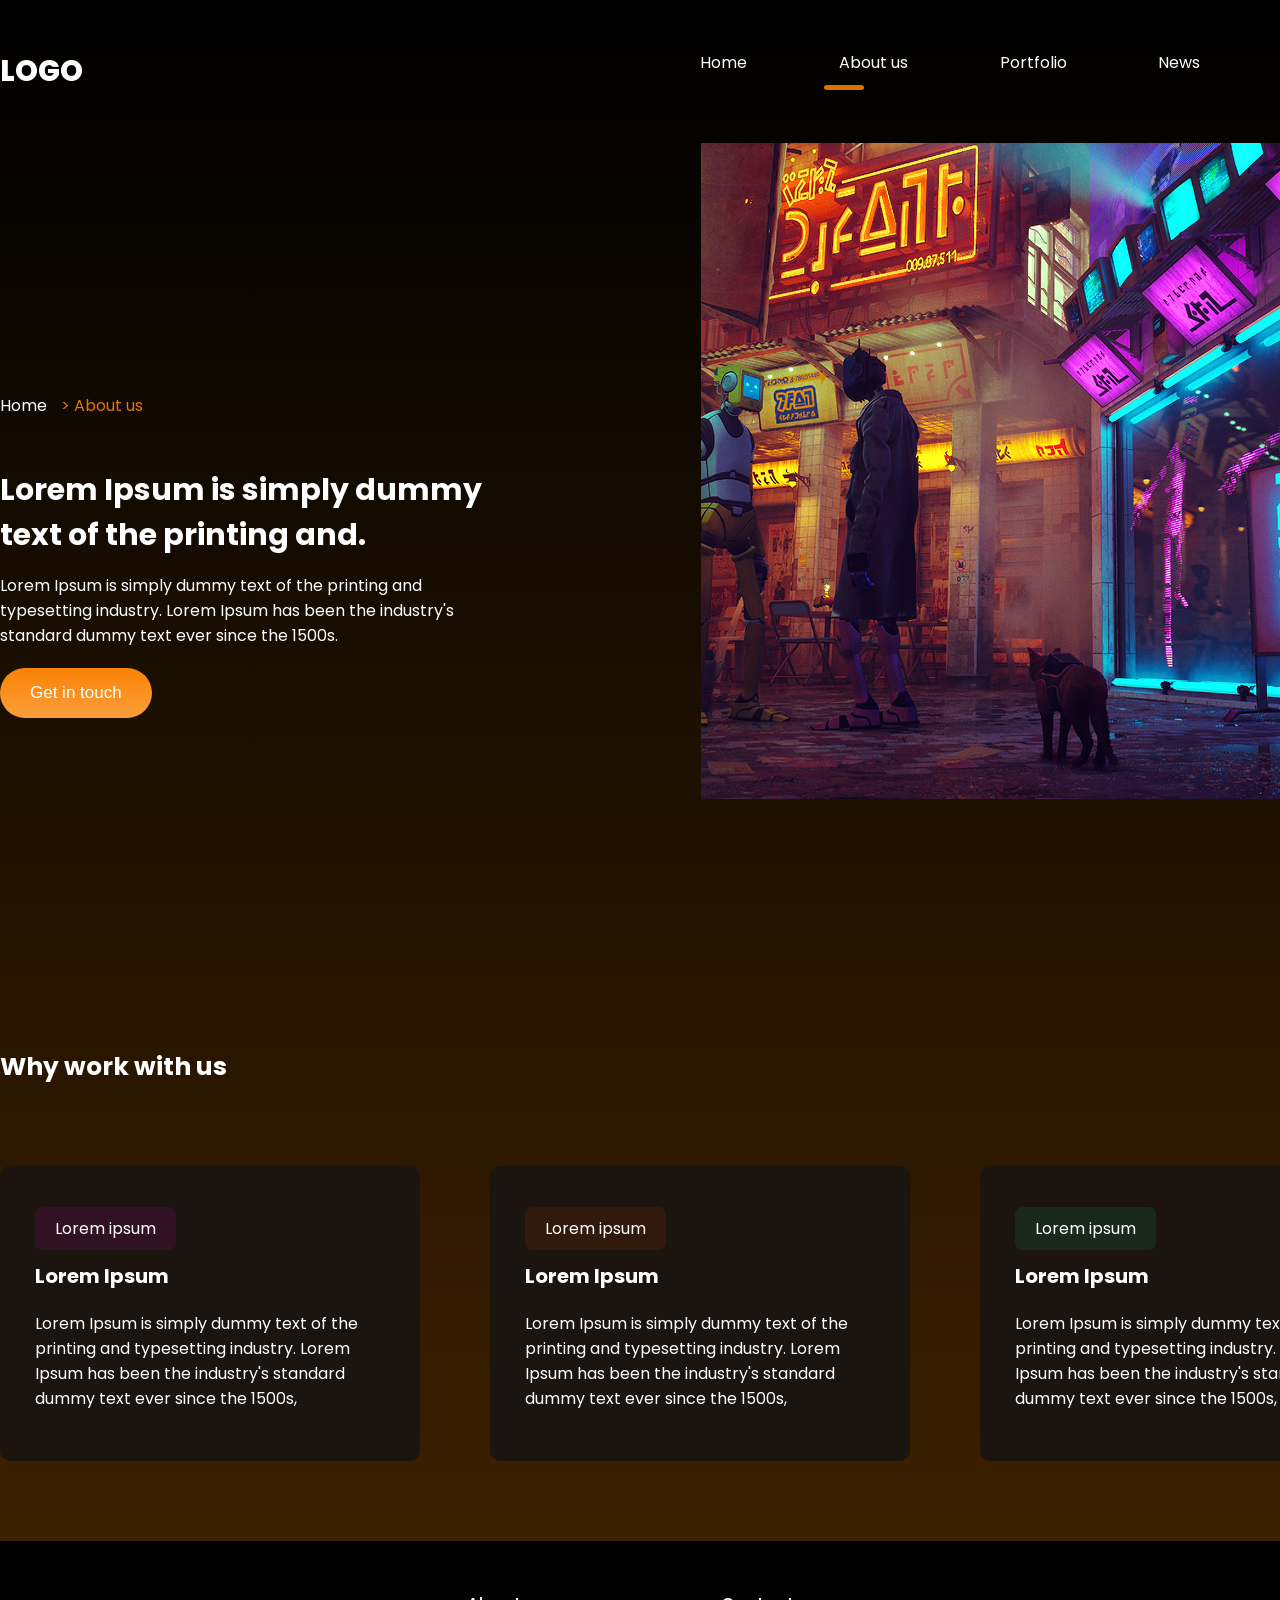
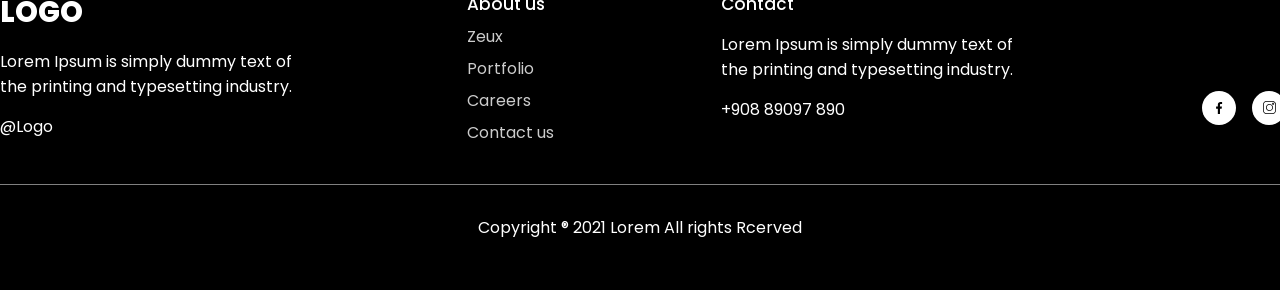
==== about.html @ f14ccd85 "Initial commit: static gaming website" ====
<!DOCTYPE html>
<html lang="en">
<head>
    <meta charset="UTF-8">
    <meta name="viewport" content="width=device-width, initial-scale=1.0">
    <title>Gaming Website</title>
    <link rel="stylesheet" href="css/main.css">
    <link rel="icon" type="image" href="img/favicon.png">
</head>
<body>
    <div class="wrapper">
        <header class="container">
        <span class="logo">Logo</span>
        <nav>
            <ul>
                <li><a href="index.html">Home</a></li>
                <li class="active"><a href="about.html">About us</a></li>
                <li><a href="#">Portfolio</a></li>
                <li><a href="#">News</a></li>
                <li class="btn"><a href="contacts.html">Contacts</a></li>
            </ul>
        </nav>
        </header>

        <div class="hero-about container">
        <div class="info">
            <p>Home   <span><span class="arrow">></span> About us</span></p>
            <h1>Lorem Ipsum is simply dummy text of the printing and.</h1>
            <p>Lorem Ipsum is simply dummy text of the printing and typesetting industry. 
                Lorem Ipsum has been the industry's standard dummy text ever since the 1500s.</p>
            <button class="btn">Get in touch<img src="img/arrow-6.png" alt="Arrow"></button>
        </div>
        <img src="img/about-info.png" alt="Picture">
    </div>

    <div class="container work">
        <h2>Why work with us</h2>
        <div class="blocks">
            <div class="block">
                <span class="badge purple">Lorem ipsum</span>
                <h3>Lorem Ipsum</h3>
                <p>Lorem Ipsum is simply dummy text of the printing and typesetting industry.
                    Lorem Ipsum has been the industry's standard dummy text ever since the 1500s,</p>
            </div>
            <div class="block">
                <span class="badge brown">Lorem ipsum</span>
                <h3>Lorem Ipsum</h3>
                <p>Lorem Ipsum is simply dummy text of the printing and typesetting industry.
                    Lorem Ipsum has been the industry's standard dummy text ever since the 1500s,</p>
            </div>
            <div class="block">
                <span class="badge green">Lorem ipsum</span>
                <h3>Lorem Ipsum</h3>
                <p>Lorem Ipsum is simply dummy text of the printing and typesetting industry.
                    Lorem Ipsum has been the industry's standard dummy text ever since the 1500s,</p>
            </div>
        </div>
    </div>

    <footer>
        <div class="blocks container">
            <div>
                <span class="logo">Logo</span>
                <p>Lorem Ipsum is simply dummy text of the printing and typesetting industry. </p>
                <p>@Logo</p>
            </div>
            <div>
                <h4>About us</h4>
                <ul>
                    <li>Zeux</li>
                    <li>Portfolio</li>
                    <li>Careers</li>
                    <li>Contact us</li>
                </ul>
            </div>
            <div>
                <h4>Contact</h4>
                <p>Lorem Ipsum is simply dummy text of the printing and typesetting industry. </p>
                <p>+908 89097 890</p>
            </div>
            <div>
                <img src="img/icons.svg" alt="Icons">
            </div>
        </div>
        <hr>
        <p>Copyright ® 2021 Lorem All rights Rcerved</p>
    </footer>
</body>
</html>
---- css/main.css ----
@import url('https://fonts.googleapis.com/css2?family=Poppins:ital,wght@0,400;0,500;0,700;0,800;1,800&display=swap');

* {
    margin: 0;
    padding: 0;
}

/* Main Page */

body {
    font-family: "Poppins", sans-serif;
    font-weight: 400;
    color: white;
    font-size: 16px;
    background: black;
}

a {
    text-decoration: none;
}

img {
    max-width: 100%;
}

.wrapper {
    background: linear-gradient(180deg,rgba(0, 0, 0, 1) 0%, rgba(74, 40, 0, 1) 100%);
    width: 100%;
    overflow-x: hidden;
}

.container {
    width: 1400px;
    margin: 0 auto;
}

header {
    padding: 50px 0;
}

header .logo, footer .blocks .logo {   
    text-transform: uppercase;
    font-size: 29px;
    font-weight: 800;
}   

header nav {
    float: right;
    width: 50%;
}

header nav ul {
    list-style: none;
    display: flex;
    justify-content: space-between;
    z-index: 2;
    position: relative;
}

header nav ul li {
    display: inline-block;
}

header nav ul li a {
    color: white;
}

header nav ul li.active::after {
    content: '';
    display: block;
    width: 40px;
    height: 5px;
    background: #DC7000;
    border-radius: 10px;
    position: relative;
    top: 10px;
    left: -15px;
}

header nav ul li:not(.active):not(.btn) a:hover {
    border-bottom: 5px solid #DC7000;
}

header nav ul li.btn a, .email .block button {
    background: #FA9021;
    padding: 9px 17px;
    border-radius: 5px;
    transition: all 500ms ease;
}

header nav ul li.btn a:hover, .email .block button:hover {
    background: #502a01;
}

.hero {
    padding-bottom: 100px;
    position: relative;
    z-index: 1;
}

.hero--info {
    width: 530px;
    padding-top: 70px;
}

.hero--info h2 {
    color: #E87D0E;
    font-size: 20px;
    font-weight: 600;
}

.hero--info h1 {
    font-size: 50px;
    font-weight: 600;
}

.hero--info p {
    font-weight: 500;
    line-height: 170%;
    margin: 30px 0;
}

.hero--info .btn, .hero-about .info .btn {
    background: linear-gradient(180deg,rgba(250, 131, 5, 1) 0%, rgba(251, 158, 60, 1) 100%);
    color: white;
    border-radius: 50px;
    padding: 15px 30px;
    border: 0;
    transition: all 500ms ease;
    font-size: 17px;
}

.hero--info .btn:hover, .hero-about .info .btn:hover {
    cursor: pointer;
    transform: scale(1.1);
}

.hero img {
    position: absolute;
    top: -150px;
    right: 0px;
}

/* Game Section */

.trending {
    padding-top: 50px;
}

.trending h3 {
    font-weight: 600;
    font-size: 31px;
}


.trending .see--all, .projects .see--all {
    color: white;
    background: #000000;
    border-radius: 5px; 
    padding: 12px 30px;
    float: right;
    display: block;
    transition: all 500ms ease;
}

.trending .see--all:hover, .projects .see--all:hover {
    transform: scale(1.1)
}

.trending .games {
    display: flex;
    justify-content: space-between;
    width: 100%;
    padding: 50px 0;
}

.trending .games span {
    display: block;
    text-align: center;
    margin-top: 20px;
}

.trending .games span img {
    position: relative;
    top: 5px;
    margin-right: 7px;
}

.big--text {
    padding: 50px 0;
    font-size: 35px;
    font-weight: 600;
    text-align: center;
    width: 800px;
}

.banner {
    padding: 80px 0;
}

.banner h3 {
    font-size: 30px;
    font-weight: 600;
    margin-bottom: 30px;
}

.banner p {
    line-height: 170%;
    margin-bottom: 30px;
    width: 550px;
}

.banner img {
    width: 100%;
    margin-bottom: 30px;
}

.features {
    background: url(../img/features-background.png) no-repeat center center fixed;
    background-size: cover ;
    padding: 80px 0;
}

.features h3, .features p {
    margin-bottom: 20px;
    text-align: center;
    max-width: 800px;
    margin-left: auto;
    margin-right: auto;

}

.features h3 {
    font-size: 30px;
}

.features .info {
    display: flex;
    justify-content: center;
    flex-wrap: wrap;
}

.features .info .block {
    text-align: center;
    width: 20%;
    margin: 30px 2%;
}

.features .info .block img {
    margin-bottom: 15px;
}

.projects {
    padding: 100px;
}

.projects h3 {
    font-size: 30px;
    text-align: center;
}

.projects p {
    margin: 40px 0;
    text-align: center;
}

.projects .images {
    display: flex;
    justify-content: space-around;
    margin-bottom: 25px;
}

.projects .see--all {
    float: none;
    width: 60px;
    text-align: center;
    margin: 0 auto;
}

.email {
    padding-bottom: 120px;
}

.email h3 {
    margin-top: 60px;
    font-size: 30px;
}

.email .block {
    background: #1C140F;
    margin-top: 30px;
    border-radius: 10px;
    padding: 30px 3%;
    width: 94%;
    display: flex;
    justify-content: space-between;
    align-items: center;
}

.email h4 {
    font-size: 30px;
    font-weight: 500;
}

.email .block p {
    width: 500px;
}

.email .block input {
    background: white;
    outline: none;
    border: 0;
    border-radius: 5px;
    width: 380px;
    font-family: "Poppins", sans-serif;
    font-weight: 400;
    padding: 20px 30px;
    position: relative;
    right: -100px;
    z-index: 1;
    padding-right: 120px;
}

.email .block input::placeholder {
    color: #898989;
}

.email .block button {
    cursor: pointer;
    border: 0;
    padding: 13px 17px;
    color: white;
    position: relative;
    z-index: 2;
}

.hero-about {
    position: relative;
}

.hero-about .info {
    width: 500px;
    padding: 250px 0 ;
}

.hero-about h1 {
    margin-bottom: 15px;
    font-size: 30px;

}

.hero-about .info .btn {
    margin-top: 20px;
}

.hero-about .info .btn img {
    margin-left: 20px ;
}

.hero-about .info p:first-of-type {
    margin-bottom: 50px;
    font-size: 16px
}

.hero-about .info p span {
    margin-left: 5px;
    color: #E47500;
}

.hero-about img {
    position: absolute;
    right: -40px;
    top:0
}

.work {
    padding: 80px 0;
}

.work h2 {
    font-size: 25px;
    margin-bottom: 80px;
}

.work .blocks {
    display: flex;
    justify-content: space-between;
}

.work .blocks .block {
    width: 25%;
    border-radius: 10px;
    padding: 50px 35px;
    background: #1C140F;
}

.work .blocks .block h3 {
    font-size: 20px;
    margin: 20px 0px;

}

.work .blocks .block .badge {
    border-radius: 7px;
    padding: 10px 20px;
}

.work .blocks .block .badge.purple {
    background: rgba(220, 0, 198, 0.11);
}

.work .blocks .block .badge.brown {
    background: rgba(220, 66, 0, 0.11);
}

.work .blocks .block .badge.green {
    background: rgba(0, 220, 141, 0.11);
}

.hero-contacts h1 {
    text-align: center;
    font-size: 33px;
    margin-top: 70px;
    margin-bottom: 30px;
}

.hero-contacts img {
    width: 70%;
    margin: 80px 15%;
}

.hero-contacts p {
    text-align: center;
}

.feedback {
    padding: 70px 0;
    background: rgba(28, 20, 15, 1);
}

.feedback h2 {
    text-align: center;
    font-weight: 500;
    font-size: 30px;
}

.feedback p {
    text-align: center;
    margin-top: 10px;
}

.feedback form {
    margin: 80px auto;
    width: 600px;
}

.feedback form .inline {
    display: flex;
    justify-content: space-between;
}

.feedback form .inline>div {
    width: 50%;
}

.feedback form label {
    color: #4F4F4F;
    font-size: 14px;
}

.feedback form input, .feedback form textarea {
    background: rgba(255, 255, 255, 0.07);
    border-radius: 10px;
    border: 0.6px solid rgba(206, 206, 206, 1);
    display: block;
    width: 87%;
    padding: 10px 15px;
    outline: none;
    color: white;
    margin-top: 7px;
    margin-bottom: 20px;
}

.feedback form .one-line {
    width: 93%;
}

.feedback form textarea {
    resize: none;
    height: 200px;
}

.feedback form button {
    background: #DC7000;
    border-radius: 5px;
    border: 0;
    float: right;
    cursor: pointer;
    color: white;
    padding: 15px 35px;
    transition: all 500ms ease;
}

.feedback form button:hover {
    background: red;
}

footer {
    background: black;
    padding: 50px 0;
}

footer .blocks {
    display: flex;
    justify-content: space-between;

}

footer .blocks p {
    width: 300px;
    margin: 15px 0;
}

footer .blocks h4 {
    font-weight: 500;
    font-size: 17px
}

footer .blocks ul {
    list-style: none;
}

footer .blocks ul li {
    margin-top: 7px;
    opacity: 0.8;
}

footer .blocks img {
    padding-top: 90px;
}

footer hr {
    margin: 30px 0;
    border: 0;
    height: 0.6px;
    background: grey;
}

footer > p {
    text-align: center;
}
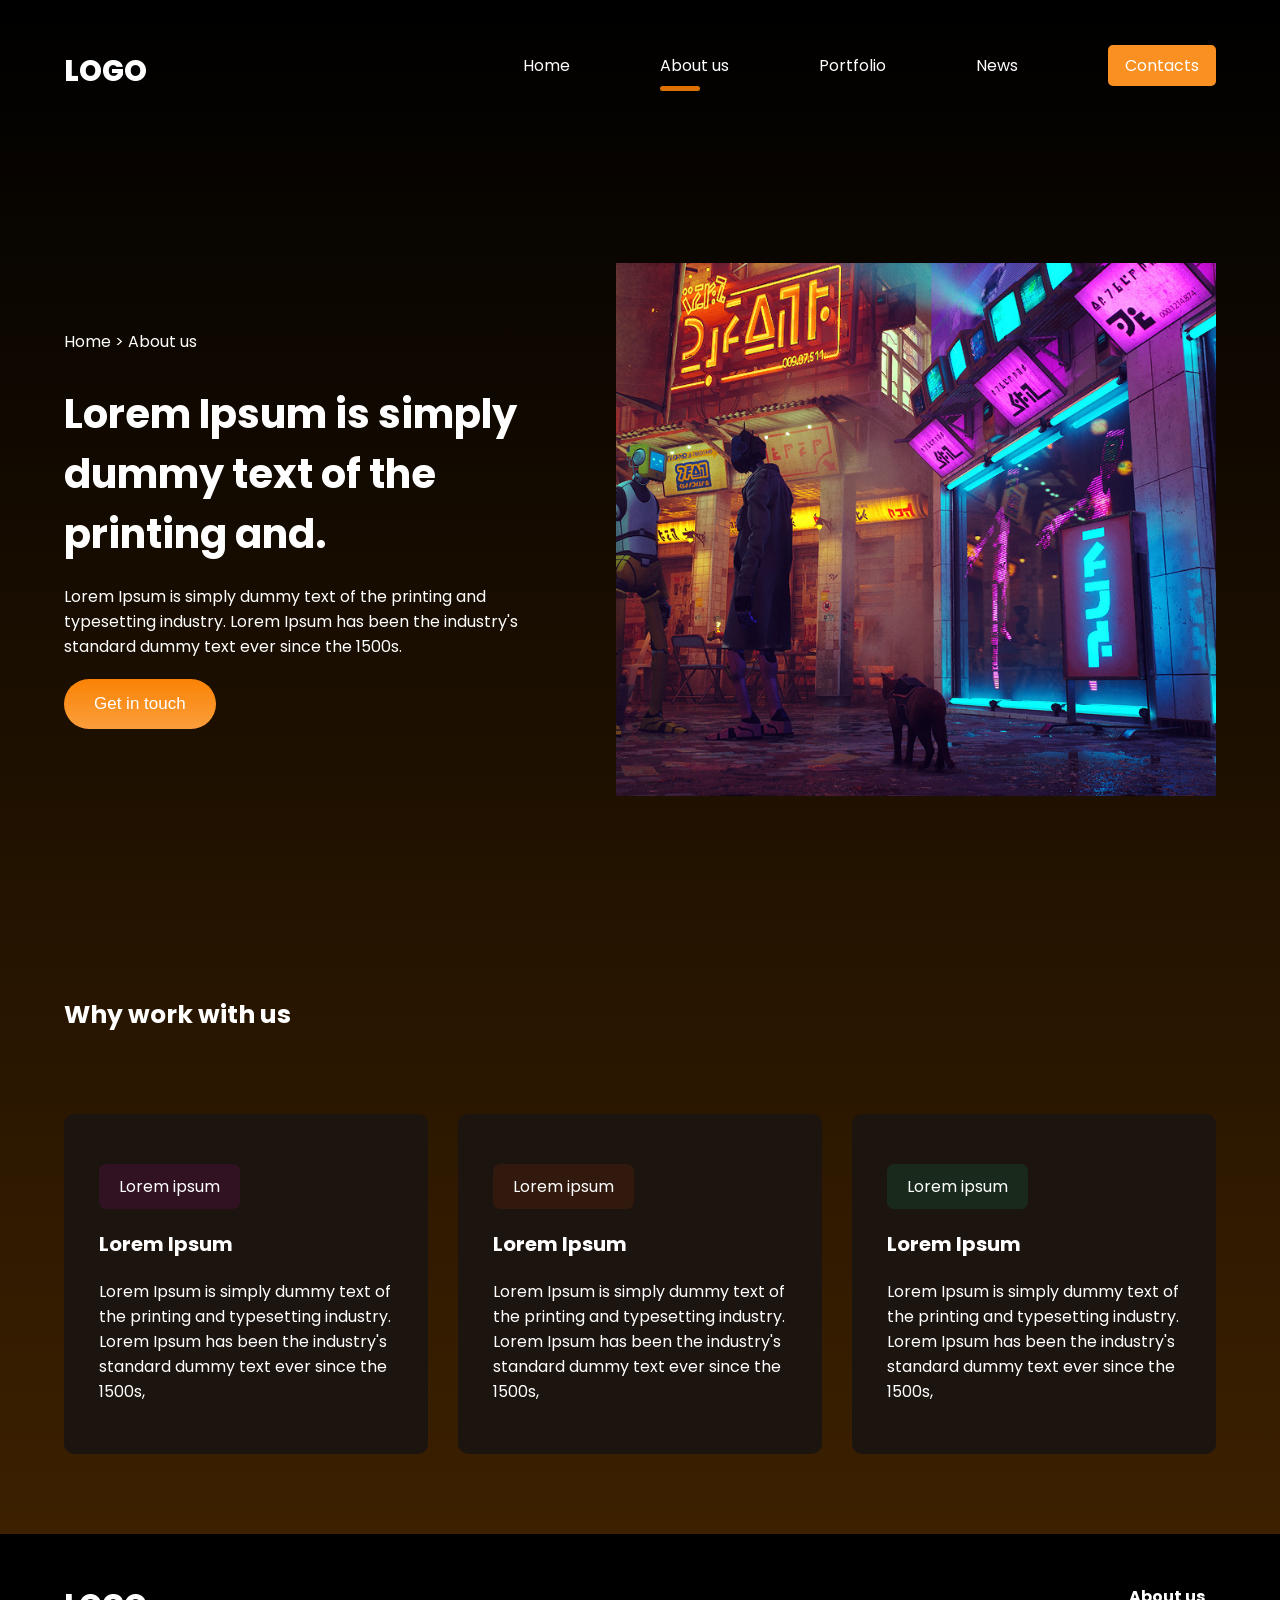
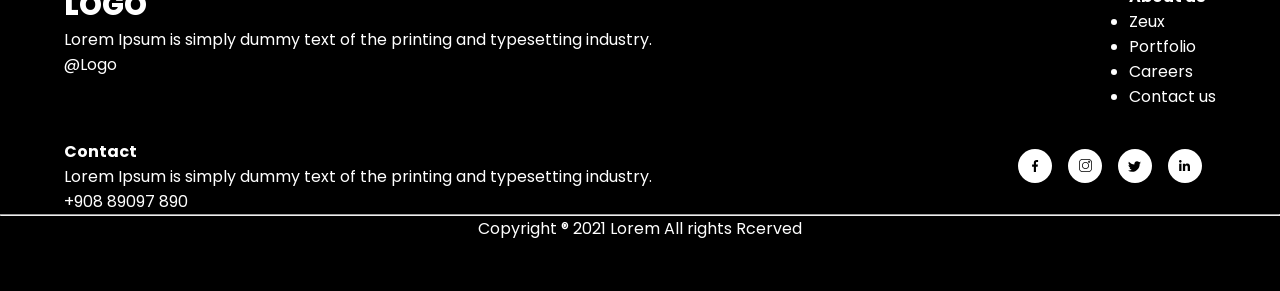
==== commit 2777e31d: "Adaptive design test" ====
--- a/about.html
+++ b/about.html
@@ -28,7 +28,7 @@
             <h1>Lorem Ipsum is simply dummy text of the printing and.</h1>
             <p>Lorem Ipsum is simply dummy text of the printing and typesetting industry. 
                 Lorem Ipsum has been the industry's standard dummy text ever since the 1500s.</p>
-            <button class="btn">Get in touch<img src="img/arrow-6.png" alt="Arrow"></button>
+            <button class="btn">Get in touch</button>
         </div>
         <img src="img/about-info.png" alt="Picture">
     </div>
--- a/css/main.css
+++ b/css/main.css
@@ -1,11 +1,12 @@
 @import url('https://fonts.googleapis.com/css2?family=Poppins:ital,wght@0,400;0,500;0,700;0,800;1,800&display=swap');
 
-* {
+*,
+*::before,
+*::after {
+    box-sizing: border-box;
     margin: 0;
     padding: 0;
 }
-
-/* Main Page */
 
 body {
     font-family: "Poppins", sans-serif;
@@ -21,44 +22,44 @@
 
 img {
     max-width: 100%;
+    display: block;
 }
 
 .wrapper {
-    background: linear-gradient(180deg,rgba(0, 0, 0, 1) 0%, rgba(74, 40, 0, 1) 100%);
+    background: linear-gradient(180deg, rgba(0, 0, 0, 1) 0%, rgba(74, 40, 0, 1) 100%);
     width: 100%;
     overflow-x: hidden;
 }
 
 .container {
-    width: 1400px;
+    max-width: 1400px;
+    width: 90%;
     margin: 0 auto;
 }
 
 header {
     padding: 50px 0;
-}
-
-header .logo, footer .blocks .logo {   
+    display: flex;
+    justify-content: space-between;
+    align-items: center;
+    z-index: 10;
+}
+
+header .logo,
+footer .blocks .logo {
     text-transform: uppercase;
     font-size: 29px;
     font-weight: 800;
-}   
+}
 
 header nav {
-    float: right;
-    width: 50%;
+    width: auto;
 }
 
 header nav ul {
     list-style: none;
     display: flex;
-    justify-content: space-between;
-    z-index: 2;
-    position: relative;
-}
-
-header nav ul li {
-    display: inline-block;
+    gap: 90px;
 }
 
 header nav ul li a {
@@ -72,34 +73,36 @@
     height: 5px;
     background: #DC7000;
     border-radius: 10px;
-    position: relative;
-    top: 10px;
-    left: -15px;
+    margin-top: 8px;
 }
 
 header nav ul li:not(.active):not(.btn) a:hover {
     border-bottom: 5px solid #DC7000;
 }
 
-header nav ul li.btn a, .email .block button {
+header nav ul li.btn a,
+.email .block button {
     background: #FA9021;
     padding: 9px 17px;
     border-radius: 5px;
-    transition: all 500ms ease;
-}
-
-header nav ul li.btn a:hover, .email .block button:hover {
+    transition: 0.3s;
+}
+
+header nav ul li.btn a:hover,
+.email .block button:hover {
     background: #502a01;
 }
 
 .hero {
-    padding-bottom: 100px;
-    position: relative;
     z-index: 1;
+    display: flex;
+    justify-content: space-between;
+    align-items: flex-start; 
+    gap: 40px;
 }
 
 .hero--info {
-    width: 530px;
+    max-width: 530px;
     padding-top: 70px;
 }
 
@@ -120,28 +123,30 @@
     margin: 30px 0;
 }
 
-.hero--info .btn, .hero-about .info .btn {
-    background: linear-gradient(180deg,rgba(250, 131, 5, 1) 0%, rgba(251, 158, 60, 1) 100%);
+.hero--info .btn,
+.hero-about .info .btn {
+    background: linear-gradient(180deg, rgba(250, 131, 5, 1) 0%, rgba(251, 158, 60, 1) 100%);
     color: white;
     border-radius: 50px;
     padding: 15px 30px;
     border: 0;
-    transition: all 500ms ease;
+    transition: 0.3s;
     font-size: 17px;
 }
 
-.hero--info .btn:hover, .hero-about .info .btn:hover {
-    cursor: pointer;
-    transform: scale(1.1);
+.hero--info .btn:hover,
+.hero-about .info .btn:hover {
+    transform: scale(1.05);
 }
 
 .hero img {
-    position: absolute;
-    top: -150px;
-    right: 0px;
-}
-
-/* Game Section */
+    align-self: flex-start;
+    margin-right: 30px;
+    max-width: 750px;
+    width: 100%;
+    transform: translateY(-150px);
+    pointer-events: none;
+}
 
 .trending {
     padding-top: 50px;
@@ -152,38 +157,30 @@
     font-size: 31px;
 }
 
-
-.trending .see--all, .projects .see--all {
+.trending .see--all,
+.projects .see--all {
+    display: block;
+    width: fit-content;
+    margin: 30px auto 0;
+    text-align: center;
+
     color: white;
-    background: #000000;
-    border-radius: 5px; 
+    background: #000;
+    border-radius: 5px;
     padding: 12px 30px;
-    float: right;
-    display: block;
-    transition: all 500ms ease;
-}
-
-.trending .see--all:hover, .projects .see--all:hover {
-    transform: scale(1.1)
+    transition: 0.3s;
+}
+
+.trending .see--all:hover,
+.projects .see--all:hover {
+    transform: scale(1.05);
 }
 
 .trending .games {
     display: flex;
     justify-content: space-between;
-    width: 100%;
     padding: 50px 0;
-}
-
-.trending .games span {
-    display: block;
-    text-align: center;
-    margin-top: 20px;
-}
-
-.trending .games span img {
-    position: relative;
-    top: 5px;
-    margin-right: 7px;
+    gap: 20px;
 }
 
 .big--text {
@@ -191,90 +188,91 @@
     font-size: 35px;
     font-weight: 600;
     text-align: center;
-    width: 800px;
+    max-width: 800px;
+    margin: 0 auto;
 }
 
 .banner {
-    padding: 80px 0;
+    padding: 100px 0;     
 }
 
 .banner h3 {
     font-size: 30px;
     font-weight: 600;
-    margin-bottom: 30px;
+    margin-bottom: 25px;
 }
 
 .banner p {
+    max-width: 600px;      
     line-height: 170%;
-    margin-bottom: 30px;
-    width: 550px;
+    margin-bottom: 40px;
 }
 
 .banner img {
     width: 100%;
-    margin-bottom: 30px;
+    max-width: 1100px;     
+    border-radius: 12px;
+    display: block;
+    margin: 40px auto 0;
 }
 
 .features {
     background: url(../img/features-background.png) no-repeat center center fixed;
-    background-size: cover ;
+    background-size: cover;
     padding: 80px 0;
 }
 
-.features h3, .features p {
-    margin-bottom: 20px;
+.features h3,
+.features p {
     text-align: center;
     max-width: 800px;
-    margin-left: auto;
-    margin-right: auto;
-
-}
-
-.features h3 {
-    font-size: 30px;
+    margin: 0 auto 20px;
 }
 
 .features .info {
     display: flex;
+    flex-wrap: wrap;
     justify-content: center;
-    flex-wrap: wrap;
+    gap: 40px;
 }
 
 .features .info .block {
-    text-align: center;
-    width: 20%;
-    margin: 30px 2%;
+    display: flex;
+    flex-direction: column;
+    align-items: center;
+    text-align: center;
 }
 
 .features .info .block img {
     margin-bottom: 15px;
 }
 
+.features .info .block .arrow {
+    margin-top: 15px;
+}
+
 .projects {
-    padding: 100px;
-}
-
-.projects h3 {
-    font-size: 30px;
-    text-align: center;
+    font-size: 17px;
+    text-align: center;
+    margin: 100px auto;
 }
 
 .projects p {
-    margin: 40px 0;
-    text-align: center;
+    max-width: 600px;
+    margin: 20px auto 60px;
 }
 
 .projects .images {
     display: flex;
-    justify-content: space-around;
-    margin-bottom: 25px;
+    justify-content: center;
+    gap: 30px;
+    flex-wrap: wrap;
 }
 
 .projects .see--all {
-    float: none;
-    width: 60px;
-    text-align: center;
-    margin: 0 auto;
+    display: block;
+    width: fit-content;
+    margin: 30px auto 0;
 }
 
 .email {
@@ -290,11 +288,12 @@
     background: #1C140F;
     margin-top: 30px;
     border-radius: 10px;
-    padding: 30px 3%;
-    width: 94%;
+    padding: 40px;
     display: flex;
     justify-content: space-between;
     align-items: center;
+    gap: 40px;
+    flex-wrap: wrap;
 }
 
 .email h4 {
@@ -303,74 +302,202 @@
 }
 
 .email .block p {
-    width: 500px;
+    max-width: 500px;
+}
+
+.email .block form {
+    position: relative;
+    width: 100%;
+    max-width: 500px;
 }
 
 .email .block input {
-    background: white;
+    width: 100%;
+    padding: 20px 140px 20px 25px;
+    border-radius: 8px;
+    border: 0;
     outline: none;
+}
+
+.email .block button {
+    position: absolute;
+    right: 8px;
+    top: 50%;
+    transform: translateY(-50%);
+    padding: 12px 22px;
+    border-radius: 6px;
     border: 0;
-    border-radius: 5px;
-    width: 380px;
-    font-family: "Poppins", sans-serif;
-    font-weight: 400;
-    padding: 20px 30px;
-    position: relative;
-    right: -100px;
-    z-index: 1;
-    padding-right: 120px;
-}
-
-.email .block input::placeholder {
-    color: #898989;
-}
-
-.email .block button {
     cursor: pointer;
-    border: 0;
-    padding: 13px 17px;
+    background: #FA9021;  
     color: white;
-    position: relative;
-    z-index: 2;
+    z-index: 2;           
+}
+
+.work {
+    padding: 80px 0;
+}
+
+.work .blocks {
+    display: flex;
+    gap: 30px;
+    flex-wrap: wrap;
+    justify-content: center;
+}
+
+.work .blocks .block {
+    width: 280px;
+    border-radius: 10px;
+    padding: 40px 30px;
+    background: #1C140F;
+}
+
+.feedback {
+    padding: 70px 0;
+    background: rgba(28, 20, 15, 1);
+}
+
+.feedback form {
+    max-width: 600px;
+    width: 100%;
+    margin: 0 auto;
+}
+
+footer {
+    background: black;
+    padding: 50px 0;
+}
+
+footer .blocks {
+    display: flex;
+    flex-wrap: wrap;
+    justify-content: space-between;
+    gap: 30px;
+}
+
+footer > p {
+    text-align: center;
+}
+
+@media (max-width: 992px) {
+
+    header {
+        flex-direction: column;
+        gap: 20px;
+    }
+
+    header nav ul {
+        flex-direction: column;
+        align-items: center;
+    }
+
+    .hero {
+    flex-direction: column;   
+    align-items: center;
+    text-align: center;
+    }
+
+    .hero img {
+        align-self: center;      
+        margin: 150px auto 0;    
+        margin-right: 0;        
+        max-width: 280px;        
+        width: 100%;
+    }
+
+    .hero--info {
+        padding-top: 0;
+    }
+
+    .trending .games {
+        flex-direction: column;
+        align-items: center;
+    }
+
+    .features .info .block {
+        width: 100%;
+        max-width: 300px;
+    }
+
+    .email .block {
+        flex-direction: column;
+        text-align: center;
+    }
+
+    .work .blocks {
+        flex-direction: column;
+        align-items: center;
+    }
+
+    footer .blocks {
+        flex-direction: column;
+        align-items: center;
+        text-align: center;
+    }
+
+    .hero-about {
+    flex-direction: column;
+    text-align: center;
+    }
+
+    .hero-about img {
+    margin-top: 40px;
+    max-width: 300px;
+    }
+
+    .feedback form .inline {
+    flex-direction: column;
+    }
 }
 
 .hero-about {
-    position: relative;
+    display: flex;
+    justify-content: space-between;
+    align-items: center;
+    gap: 60px;
+    padding: 120px 0;
 }
 
 .hero-about .info {
-    width: 500px;
-    padding: 250px 0 ;
+    max-width: 500px;
 }
 
 .hero-about h1 {
-    margin-bottom: 15px;
-    font-size: 30px;
-
+    font-size: 40px;
+    margin: 20px 0;
+}
+
+.hero-about .info p:first-of-type {
+    margin-bottom: 30px;
+    font-size: 16px;
 }
 
 .hero-about .info .btn {
     margin-top: 20px;
-}
-
-.hero-about .info .btn img {
-    margin-left: 20px ;
-}
-
-.hero-about .info p:first-of-type {
-    margin-bottom: 50px;
-    font-size: 16px
-}
-
-.hero-about .info p span {
-    margin-left: 5px;
-    color: #E47500;
+    padding: 15px 30px;
+    font-size: 17px;
+    border-radius: 50px;
+    display: inline-block;
 }
 
 .hero-about img {
-    position: absolute;
-    right: -40px;
-    top:0
+    max-width: 600px;
+    width: 100%;
+}
+
+.hero-contacts {
+    padding: 120px 0;
+    text-align: center;
+}
+
+.hero-contacts h1 {
+    font-size: 40px;
+    margin-bottom: 20px;
+}
+
+.hero-contacts img {
+    max-width: 900px;
+    width: 100%;
+    margin: 60px auto 0;
 }
 
 .work {
@@ -385,10 +512,13 @@
 .work .blocks {
     display: flex;
     justify-content: space-between;
+    gap: 30px;
+    flex-wrap: wrap;
 }
 
 .work .blocks .block {
-    width: 25%;
+    flex: 1 1 30%;
+    min-width: 280px;
     border-radius: 10px;
     padding: 50px 35px;
     background: #1C140F;
@@ -396,11 +526,11 @@
 
 .work .blocks .block h3 {
     font-size: 20px;
-    margin: 20px 0px;
-
+    margin: 20px 0;
 }
 
 .work .blocks .block .badge {
+    display: inline-block;
     border-radius: 7px;
     padding: 10px 20px;
 }
@@ -415,22 +545,6 @@
 
 .work .blocks .block .badge.green {
     background: rgba(0, 220, 141, 0.11);
-}
-
-.hero-contacts h1 {
-    text-align: center;
-    font-size: 33px;
-    margin-top: 70px;
-    margin-bottom: 30px;
-}
-
-.hero-contacts img {
-    width: 70%;
-    margin: 80px 15%;
-}
-
-.hero-contacts p {
-    text-align: center;
 }
 
 .feedback {
@@ -450,17 +564,18 @@
 }
 
 .feedback form {
-    margin: 80px auto;
-    width: 600px;
+    max-width: 600px;
+    width: 100%;
+    margin: 60px auto 0;
 }
 
 .feedback form .inline {
     display: flex;
-    justify-content: space-between;
-}
-
-.feedback form .inline>div {
-    width: 50%;
+    gap: 20px;
+}
+
+.feedback form .inline > div {
+    flex: 1;
 }
 
 .feedback form label {
@@ -468,23 +583,19 @@
     font-size: 14px;
 }
 
-.feedback form input, .feedback form textarea {
+.feedback form input,
+.feedback form textarea {
     background: rgba(255, 255, 255, 0.07);
     border-radius: 10px;
     border: 0.6px solid rgba(206, 206, 206, 1);
-    display: block;
-    width: 87%;
-    padding: 10px 15px;
+    width: 100%;
+    padding: 12px 15px;
     outline: none;
     color: white;
     margin-top: 7px;
     margin-bottom: 20px;
 }
 
-.feedback form .one-line {
-    width: 93%;
-}
-
 .feedback form textarea {
     resize: none;
     height: 200px;
@@ -494,58 +605,12 @@
     background: #DC7000;
     border-radius: 5px;
     border: 0;
-    float: right;
     cursor: pointer;
     color: white;
     padding: 15px 35px;
-    transition: all 500ms ease;
+    transition: 0.3s;
 }
 
 .feedback form button:hover {
-    background: red;
-}
-
-footer {
-    background: black;
-    padding: 50px 0;
-}
-
-footer .blocks {
-    display: flex;
-    justify-content: space-between;
-
-}
-
-footer .blocks p {
-    width: 300px;
-    margin: 15px 0;
-}
-
-footer .blocks h4 {
-    font-weight: 500;
-    font-size: 17px
-}
-
-footer .blocks ul {
-    list-style: none;
-}
-
-footer .blocks ul li {
-    margin-top: 7px;
-    opacity: 0.8;
-}
-
-footer .blocks img {
-    padding-top: 90px;
-}
-
-footer hr {
-    margin: 30px 0;
-    border: 0;
-    height: 0.6px;
-    background: grey;
-}
-
-footer > p {
-    text-align: center;
-}
+    background: #a94e00;
+}
